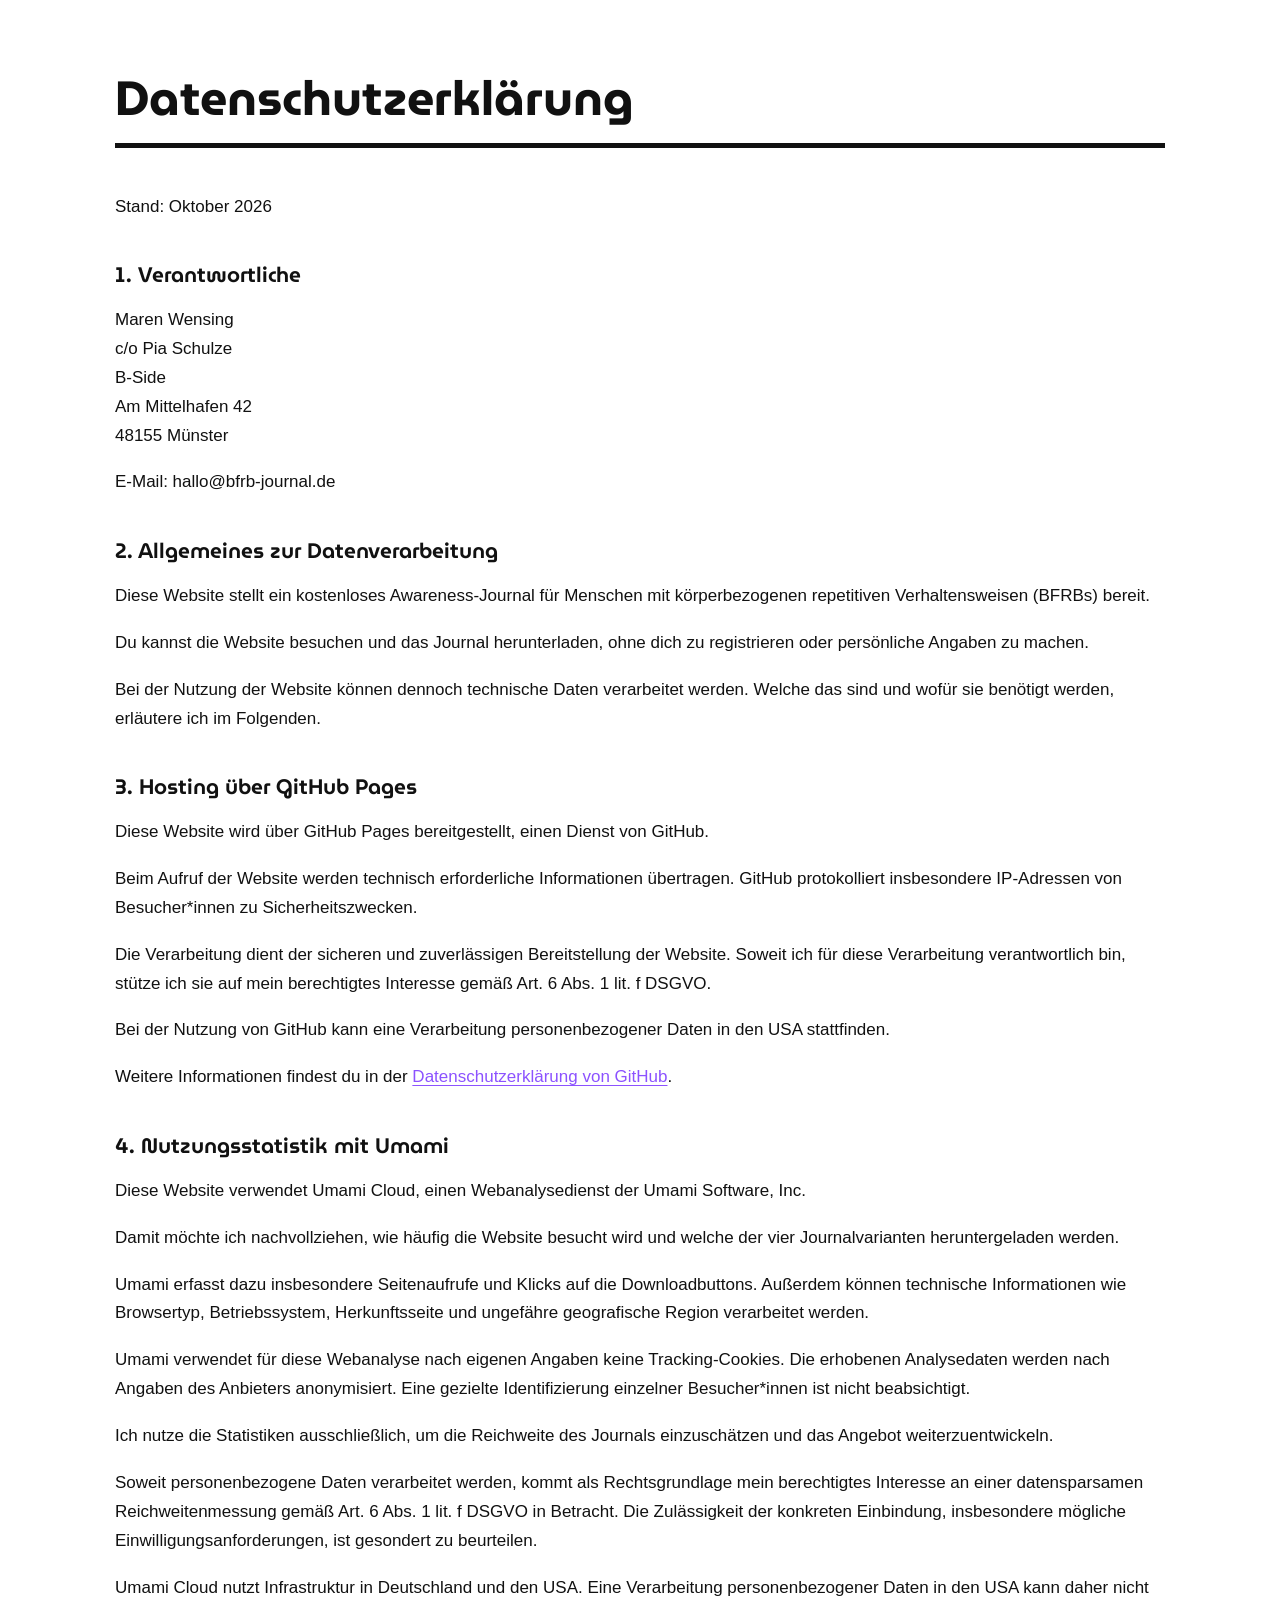
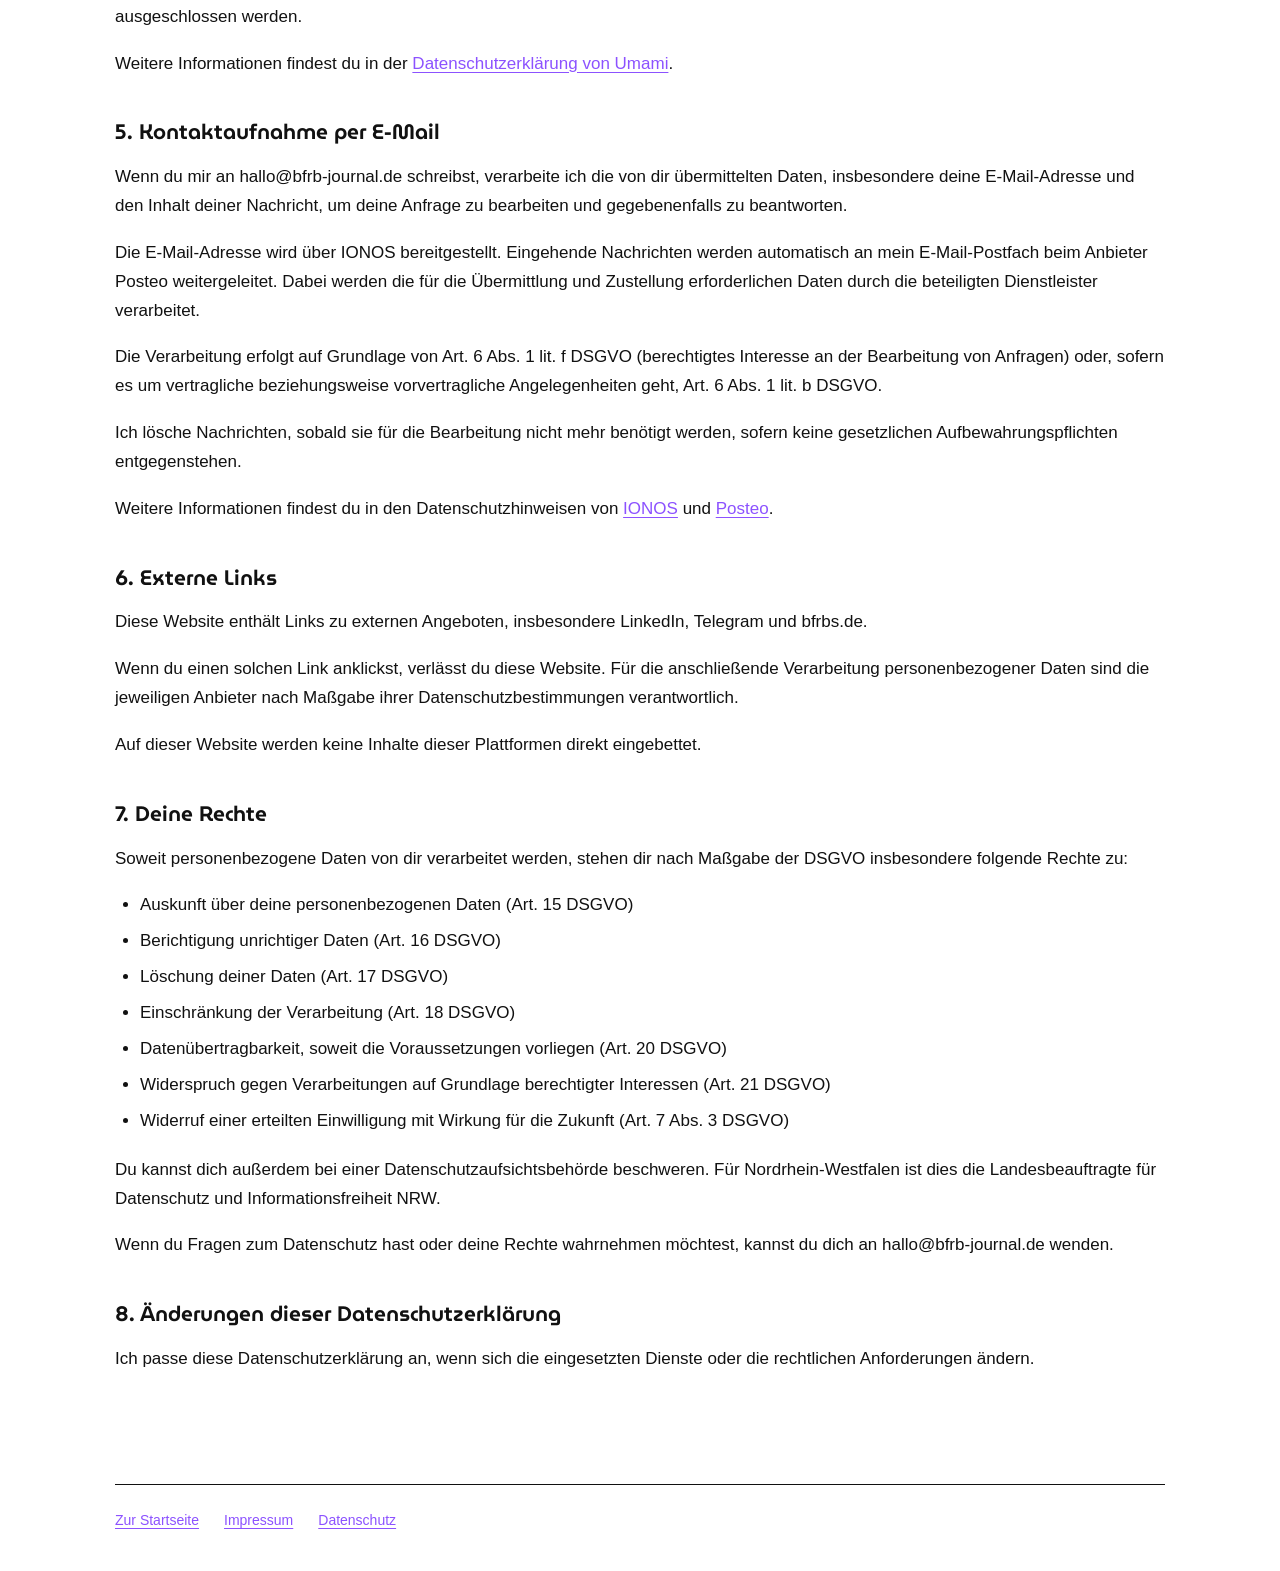
==== datenschutz.html @ 45880f8a "Add privacy policy page datenschutz.html This file contains the privacy policy for the BFRB-Journal," ====
<!DOCTYPE html>
<html lang="de">

<head>
  <meta charset="UTF-8">
  <meta name="viewport" content="width=device-width, initial-scale=1.0">

  <title>Datenschutz – BFRB-Journal</title>

  <link rel="stylesheet" href="style.css">

  <style>
    .legal-page {
      width: calc(100% - 60px);
      max-width: 1050px;
      margin: 70px auto 110px;
      font-family: Arial, sans-serif;
      color: #111;
    }

    .legal-page h1 {
      font-family: "MuseoModerno", Arial, sans-serif;
      font-size: clamp(32px, 5vw, 48px);
      line-height: 1.2;
      margin: 0 0 45px;
      padding-bottom: 15px;
      border-bottom: 5px solid #111;
    }

    .legal-page h2 {
      font-family: "MuseoModerno", Arial, sans-serif;
      font-size: 21px;
      font-weight: 600;
      margin: 38px 0 14px;
    }

    .legal-page p,
    .legal-page li {
      font-size: 17px;
      line-height: 1.7;
    }

    .legal-page p {
      margin: 0 0 18px;
    }

    .legal-page ul {
      padding-left: 25px;
      margin: 0 0 20px;
    }

    .legal-page li {
      margin-bottom: 7px;
    }

    .legal-page a,
    .legal-footer a {
      color: #8c52ff;
      text-underline-offset: 3px;
      overflow-wrap: anywhere;
    }

    .legal-footer {
      width: calc(100% - 60px);
      max-width: 1050px;
      margin: 0 auto;
      padding: 25px 0 40px;
      border-top: 1px solid #111;
      display: flex;
      flex-wrap: wrap;
      gap: 25px;
      font-family: Arial, sans-serif;
      font-size: 14px;
    }

    @media (max-width: 600px) {
      .legal-page,
      .legal-footer {
        width: calc(100% - 40px);
      }

      .legal-page {
        margin-top: 45px;
        margin-bottom: 70px;
      }
    }
  </style>
</head>

<body>

  <main class="legal-page">

    <h1>Datenschutzerklärung</h1>

    <p>Stand: Oktober 2026</p>

    <h2>1. Verantwortliche</h2>

    <p>
      Maren Wensing<br>
      c/o Pia Schulze<br>
      B-Side<br>
      Am Mittelhafen 42<br>
      48155 Münster
    </p>

    <p>
      E-Mail: hallo@bfrb-journal.de
    </p>

    <h2>2. Allgemeines zur Datenverarbeitung</h2>

    <p>
      Diese Website stellt ein kostenloses Awareness-Journal
      für Menschen mit körperbezogenen repetitiven
      Verhaltensweisen (BFRBs) bereit.
    </p>

    <p>
      Du kannst die Website besuchen und das Journal
      herunterladen, ohne dich zu registrieren oder
      persönliche Angaben zu machen.
    </p>

    <p>
      Bei der Nutzung der Website können dennoch technische
      Daten verarbeitet werden. Welche das sind und wofür
      sie benötigt werden, erläutere ich im Folgenden.
    </p>

    <h2>3. Hosting über GitHub Pages</h2>

    <p>
      Diese Website wird über GitHub Pages bereitgestellt,
      einen Dienst von GitHub.
    </p>

    <p>
      Beim Aufruf der Website werden technisch erforderliche
      Informationen übertragen. GitHub protokolliert
      insbesondere IP-Adressen von Besucher*innen zu
      Sicherheitszwecken.
    </p>

    <p>
      Die Verarbeitung dient der sicheren und zuverlässigen
      Bereitstellung der Website. Soweit ich für diese
      Verarbeitung verantwortlich bin, stütze ich sie auf
      mein berechtigtes Interesse gemäß Art. 6 Abs. 1
      lit. f DSGVO.
    </p>

    <p>
      Bei der Nutzung von GitHub kann eine Verarbeitung
      personenbezogener Daten in den USA stattfinden.
    </p>

    <p>
      Weitere Informationen findest du in der
      <a
        href="https://docs.github.com/de/site-policy/privacy-policies/github-general-privacy-statement"
        target="_blank"
        rel="noopener noreferrer"
      >Datenschutzerklärung von GitHub</a>.
    </p>

    <h2>4. Nutzungsstatistik mit Umami</h2>

    <p>
      Diese Website verwendet Umami Cloud, einen
      Webanalysedienst der Umami Software, Inc.
    </p>

    <p>
      Damit möchte ich nachvollziehen, wie häufig die
      Website besucht wird und welche der vier
      Journalvarianten heruntergeladen werden.
    </p>

    <p>
      Umami erfasst dazu insbesondere Seitenaufrufe und
      Klicks auf die Downloadbuttons. Außerdem können
      technische Informationen wie Browsertyp,
      Betriebssystem, Herkunftsseite und ungefähre
      geografische Region verarbeitet werden.
    </p>

    <p>
      Umami verwendet für diese Webanalyse nach eigenen
      Angaben keine Tracking-Cookies. Die erhobenen
      Analysedaten werden nach Angaben des Anbieters
      anonymisiert. Eine gezielte Identifizierung
      einzelner Besucher*innen ist nicht beabsichtigt.
    </p>

    <p>
      Ich nutze die Statistiken ausschließlich, um die
      Reichweite des Journals einzuschätzen und das
      Angebot weiterzuentwickeln.
    </p>

    <p>
      Soweit personenbezogene Daten verarbeitet werden,
      kommt als Rechtsgrundlage mein berechtigtes
      Interesse an einer datensparsamen Reichweitenmessung
      gemäß Art. 6 Abs. 1 lit. f DSGVO in Betracht.
      Die Zulässigkeit der konkreten Einbindung,
      insbesondere mögliche Einwilligungsanforderungen,
      ist gesondert zu beurteilen.
    </p>

    <p>
      Umami Cloud nutzt Infrastruktur in Deutschland
      und den USA. Eine Verarbeitung personenbezogener
      Daten in den USA kann daher nicht ausgeschlossen
      werden.
    </p>

    <p>
      Weitere Informationen findest du in der
      <a
        href="https://umami.is/privacy"
        target="_blank"
        rel="noopener noreferrer"
      >Datenschutzerklärung von Umami</a>.
    </p>

    <h2>5. Kontaktaufnahme per E-Mail</h2>

    <p>
      Wenn du mir an hallo@bfrb-journal.de schreibst,
      verarbeite ich die von dir übermittelten Daten,
      insbesondere deine E-Mail-Adresse und den Inhalt
      deiner Nachricht, um deine Anfrage zu bearbeiten
      und gegebenenfalls zu beantworten.
    </p>

    <p>
      Die E-Mail-Adresse wird über IONOS bereitgestellt.
      Eingehende Nachrichten werden automatisch an mein
      E-Mail-Postfach beim Anbieter Posteo weitergeleitet.
      Dabei werden die für die Übermittlung und Zustellung
      erforderlichen Daten durch die beteiligten
      Dienstleister verarbeitet.
    </p>

    <p>
      Die Verarbeitung erfolgt auf Grundlage von Art. 6
      Abs. 1 lit. f DSGVO (berechtigtes Interesse an der
      Bearbeitung von Anfragen) oder, sofern es um
      vertragliche beziehungsweise vorvertragliche
      Angelegenheiten geht, Art. 6 Abs. 1 lit. b DSGVO.
    </p>

    <p>
      Ich lösche Nachrichten, sobald sie für die
      Bearbeitung nicht mehr benötigt werden, sofern
      keine gesetzlichen Aufbewahrungspflichten
      entgegenstehen.
    </p>

    <p>
      Weitere Informationen findest du in den
      Datenschutzhinweisen von
      <a
        href="https://www.ionos.de/terms-gtc/datenschutzerklaerung/"
        target="_blank"
        rel="noopener noreferrer"
      >IONOS</a>
      und
      <a
        href="https://posteo.de/site/datenschutzerklaerung"
        target="_blank"
        rel="noopener noreferrer"
      >Posteo</a>.
    </p>

    <h2>6. Externe Links</h2>

    <p>
      Diese Website enthält Links zu externen Angeboten,
      insbesondere LinkedIn, Telegram und bfrbs.de.
    </p>

    <p>
      Wenn du einen solchen Link anklickst, verlässt du
      diese Website. Für die anschließende Verarbeitung
      personenbezogener Daten sind die jeweiligen Anbieter
      nach Maßgabe ihrer Datenschutzbestimmungen
      verantwortlich.
    </p>

    <p>
      Auf dieser Website werden keine Inhalte dieser
      Plattformen direkt eingebettet.
    </p>

    <h2>7. Deine Rechte</h2>

    <p>
      Soweit personenbezogene Daten von dir verarbeitet
      werden, stehen dir nach Maßgabe der DSGVO
      insbesondere folgende Rechte zu:
    </p>

    <ul>
      <li>Auskunft über deine personenbezogenen Daten (Art. 15 DSGVO)</li>
      <li>Berichtigung unrichtiger Daten (Art. 16 DSGVO)</li>
      <li>Löschung deiner Daten (Art. 17 DSGVO)</li>
      <li>Einschränkung der Verarbeitung (Art. 18 DSGVO)</li>
      <li>Datenübertragbarkeit, soweit die Voraussetzungen vorliegen (Art. 20 DSGVO)</li>
      <li>Widerspruch gegen Verarbeitungen auf Grundlage berechtigter Interessen (Art. 21 DSGVO)</li>
      <li>Widerruf einer erteilten Einwilligung mit Wirkung für die Zukunft (Art. 7 Abs. 3 DSGVO)</li>
    </ul>

    <p>
      Du kannst dich außerdem bei einer
      Datenschutzaufsichtsbehörde beschweren.
      Für Nordrhein-Westfalen ist dies die
      Landesbeauftragte für Datenschutz und
      Informationsfreiheit NRW.
    </p>

    <p>
      Wenn du Fragen zum Datenschutz hast oder deine
      Rechte wahrnehmen möchtest, kannst du dich an
      hallo@bfrb-journal.de wenden.
    </p>

    <h2>8. Änderungen dieser Datenschutzerklärung</h2>

    <p>
      Ich passe diese Datenschutzerklärung an,
      wenn sich die eingesetzten Dienste oder
      die rechtlichen Anforderungen ändern.
    </p>

  </main>

  <footer class="legal-footer">
    <a href="index.html">Zur Startseite</a>
    <a href="impressum.html">Impressum</a>
    <a href="datenschutz.html" aria-current="page">Datenschutz</a>
  </footer>

</body>

</html>
---- style.css ----
/* =========================================================
   SCHRIFT
   ========================================================= */

@font-face {
  font-family: "MuseoModerno";
  src: url("MuseoModerno-VariableFont_wght.ttf") format("truetype");
  font-weight: 100 900;
  font-style: normal;
  font-display: swap;
}


/* =========================================================
   GRUNDEINSTELLUNGEN
   ========================================================= */

* {
  box-sizing: border-box;
}

html {
  scroll-behavior: smooth;
}

body {
  margin: 0;
  background: #ffffff;
  color: #111111;
  font-family: Arial, Helvetica, sans-serif;
  font-size: 17px;
  line-height: 1.55;
}

main {
  width: 100%;
}


/* =========================================================
   HERO / STARTSEITE
   ========================================================= */

.hero {
  min-height: 100vh;
  max-width: 850px;
  margin: 0 auto;
  padding: 40px 30px;
  display: flex;
  flex-direction: column;
  align-items: center;
  justify-content: center;
  text-align: center;
}

.scribble {
  margin-bottom: 18px;
  line-height: 0;
}

.scribble img {
  display: block;
  width: 410px;
  max-width: 90vw;
  height: auto;
}

.journal-title {
  margin-bottom: 25px;
  padding: 10px 30px 14px;
  border: 3px solid #111;
  font-family: "MuseoModerno", Arial, sans-serif;
  line-height: 0.85;
}

.bfrb {
  display: block;
  font-size: clamp(65px, 11vw, 115px);
  font-weight: 500;
  letter-spacing: -5px;
}

.journal {
  display: block;
  font-size: clamp(30px, 5vw, 52px);
  font-weight: 400;
}

.hero h1 {
  max-width: 700px;
  margin: 0 0 20px;
  font-family: "MuseoModerno", Arial, sans-serif;
  font-size: clamp(26px, 4vw, 34px);
  font-weight: 600;
  line-height: 1.2;
}

.intro {
  max-width: 610px;
  margin: 0 0 25px;
  font-size: 18px;
}

.small {
  margin-top: 14px;
  margin-bottom: 0;
  font-size: 14px;
}


/* =========================================================
   BUTTONS
   ========================================================= */

.button,
.button:link,
.button:visited,
.download-button,
.download-button:link,
.download-button:visited {
  display: inline-block;
  padding: 15px 27px;
  background: #8c52ff;
  border: 2px solid #8c52ff;
  color: #ffffff;
  font-family: Arial, Helvetica, sans-serif;
  font-size: 17px;
  font-weight: bold;
  text-decoration: none;
  transition:
    background 0.15s ease,
    color 0.15s ease;
}

.button:hover,
.download-button:hover {
  background: #ffffff;
  color: #8c52ff;
}

.download-button {
  margin-top: 4px;
}

.download-button.disabled {
  opacity: 0.45;
}


/* =========================================================
   BFRB-ERKLÄRUNG
   ========================================================= */

.bfrb-info {
  max-width: 700px;
  margin: 0 auto 120px;
  padding: 30px;
  border-top: 2px solid #111;
  border-bottom: 2px solid #111;
  text-align: center;
}

.bfrb-details {
  width: 100%;
  text-align: center;
}

.bfrb-details summary {
  cursor: pointer;
  font-family: "MuseoModerno", Arial, sans-serif;
  font-size: 21px;
  font-weight: 600;
  text-align: center;
}

.bfrb-details-content {
  max-width: 600px;
  margin: 20px auto 0;
  text-align: center;
}

.bfrb-details-content p {
  margin: 0;
  font-size: 17px;
  text-align: center;
}

.bfrb-more {
  display: block;
  margin-top: 8px;
  color: #8c52ff;
  font-weight: 600;
  text-decoration: underline;
  text-underline-offset: 3px;
}


/* =========================================================
   GEMEINSAMES SEITENRASTER
   ========================================================= */

.section-heading,
.why-journal,
.journal-preview,
.downloads,
.community {
  width: calc(100% - 60px);
  max-width: 1050px;
  margin-left: auto;
  margin-right: auto;
}


/* =========================================================
   ABSCHNITTSÜBERSCHRIFTEN
   ========================================================= */

.section-heading {
  margin-bottom: 45px;
}

.section-title {
  width: 100%;
  margin: 0;
  padding: 0;
  color: #111111;
  background: transparent;
  font-family: "MuseoModerno", Arial, sans-serif;
  font-size: 24px;
  font-weight: 650;
  line-height: 1.3;
  text-align: left;
}

.section-title::after {
  content: "";
  display: block;
  width: 100%;
  height: 14px;
  margin-top: 12px;
  background: #111111;
}


/* =========================================================
   WARUM DIESES JOURNAL

   Das Foto sitzt rechts im Fließtext.
   Der Text nutzt unterhalb des Fotos wieder
   automatisch die gesamte Breite.
   ========================================================= */

.why-journal {
  padding-bottom: 120px;
}

.why-content {
  width: 100%;
  display: flow-root;
}

.why-photo {
  float: right;
  width: 230px;
  height: 230px;
  margin: 0 0 24px 32px;
  border: 2px solid #111;
  border-radius: 50%;
  overflow: hidden;
}

.why-photo img {
  display: block;
  width: 100%;
  height: 100%;
  object-fit: cover;
}

.why-content p {
  margin: 0 0 24px;
  font-size: 17px;
  line-height: 1.65;
}

.why-content p:first-of-type {
  font-weight: 700;
}

.maybe-thoughts {
  margin-top: 4px !important;
  margin-bottom: 28px !important;
  line-height: 1.75 !important;
}


/* =========================================================
   JOURNAL-VORSCHAU
   ========================================================= */

.journal-preview {
  padding-bottom: 120px;
}

.preview-intro {
  max-width: 700px;
  margin: -20px auto 35px;
  font-size: 17px;
  text-align: center;
}

.preview-layout {
  width: 100%;
  display: grid;
  grid-template-columns: minmax(0, 1.35fr) minmax(280px, 0.85fr);
  gap: 45px;
  align-items: center;
}

.preview-gallery {
  min-width: 0;
}


/* =========================================================
   SLIDER
   ========================================================= */

.slider {
  position: relative;
  width: 100%;
  overflow: hidden;
  border: 2px solid #111;
  background: #f5f5f5;
}

.slide {
  display: none;
}

.slide.active {
  display: block;
}

.slide img {
  display: block;
  width: 100%;
  height: auto;
  cursor: zoom-in;
}

.slider-arrow {
  position: absolute;
  top: 50%;
  width: 46px;
  height: 46px;
  transform: translateY(-50%);
  border: 2px solid #8c52ff;
  background: #8c52ff;
  color: #ffffff !important;
  font-family: Arial, Helvetica, sans-serif;
  font-size: 25px;
  line-height: 1;
  cursor: pointer;
}

.slider-arrow:hover {
  background: #ffffff;
  color: #8c52ff !important;
}

.slider-prev {
  left: 15px;
}

.slider-next {
  right: 15px;
}

.slider-dots {
  display: flex;
  justify-content: center;
  gap: 10px;
  margin-top: 18px;
}

.slider-dot {
  width: 11px;
  height: 11px;
  padding: 0;
  border: 1.5px solid #8c52ff;
  border-radius: 50%;
  background: #ffffff;
  cursor: pointer;
}

.slider-dot.active {
  background: #8c52ff;
}


/* =========================================================
   FRAGEN NEBEN DER GALERIE
   ========================================================= */

.journal-questions {
  min-width: 0;
  padding-left: 32px;
  border-left: 2px solid #111;
}

.question-list p {
  display: grid;
  grid-template-columns: 20px minmax(0, 1fr);
  column-gap: 8px;
  align-items: start;
  margin: 0;
  padding: 14px 0;
  border-bottom: 1px solid #cccccc;
  color: #111111;
  font-size: 17px;
  font-weight: 400;
  line-height: 1.45;
}

.question-list p:first-child {
  border-top: 1px solid #cccccc;
}

.question-list span {
  color: #111111;
  font-size: 17px;
  font-weight: 400;
  line-height: 1.45;
}


/* =========================================================
   LIGHTBOX
   ========================================================= */

.lightbox {
  position: fixed;
  inset: 0;
  z-index: 1000;
  display: none;
  align-items: center;
  justify-content: center;
  padding: 30px;
  background: rgba(0, 0, 0, 0.88);
}

.lightbox.open {
  display: flex;
}

.lightbox img {
  display: block;
  max-width: 95vw;
  max-height: 92vh;
  width: auto;
  height: auto;
  object-fit: contain;
}

.lightbox-close {
  position: fixed;
  top: 20px;
  right: 25px;
  width: 48px;
  height: 48px;
  border: 2px solid #8c52ff;
  background: #8c52ff;
  color: #ffffff;
  font-size: 32px;
  line-height: 1;
  cursor: pointer;
}

.lightbox-close:hover {
  background: #ffffff;
  color: #8c52ff;
}

body.lightbox-open {
  overflow: hidden;
}


/* =========================================================
   DOWNLOAD
   ========================================================= */

#download {
  scroll-margin-top: 35px;
}

.downloads {
  padding-bottom: 80px;
}

.download-intro {
  max-width: 680px;
  margin: 0 auto 30px;
  font-size: 17px;
  text-align: center;
}

.download-grid {
  width: 100%;
  display: grid;
  grid-template-columns: repeat(2, minmax(0, 1fr));
  gap: 30px;
  align-items: stretch;
}

.download-card {
  display: flex;
  flex-direction: column;
  min-width: 0;
  padding: 25px 32px;
  border: 2px solid #111;
}

.download-card > h2 {
  margin: 0 0 12px;
  font-family: "MuseoModerno", Arial, sans-serif;
  font-size: 21px;
  font-weight: 600;
  line-height: 1.3;
}

.download-card > p {
  min-height: 78px;
  margin: 0 0 20px;
  font-size: 17px;
}

.download-option {
  margin-top: 18px;
  padding-top: 18px;
  border-top: 1px solid #111;
}

.download-option:first-of-type {
  min-height: 162px;
}

.download-option h3 {
  margin: 0 0 5px;
  font-family: "MuseoModerno", Arial, sans-serif;
  font-size: 18px;
  font-weight: 600;
  line-height: 1.3;
}

.download-option p {
  margin: 0 0 10px;
  font-size: 15px;
}


/* =========================================================
   DRUCKANLEITUNG-LINK
   ========================================================= */

.print-link {
  display: inline-block;
  margin-top: 12px !important;
  margin-left: 2px;
  padding: 0;
  border: none;
  border-bottom: 1px solid #8c52ff;
  background: transparent;
  color: #8c52ff;
  font-family: Arial, Helvetica, sans-serif;
  font-size: 14px !important;
  text-decoration: none;
  cursor: pointer;
}

.print-link:hover {
  border-bottom: 2px solid #8c52ff;
}


/* =========================================================
   DRUCKANLEITUNG
   ========================================================= */

.print-guide {
  margin-top: 55px;
  padding-top: 35px;
  border-top: 2px solid #111;
  scroll-margin-top: 35px;
}

.print-guide summary {
  cursor: pointer;
  font-family: "MuseoModerno", Arial, sans-serif;
  font-size: 21px;
  font-weight: 600;
}

.print-guide-content {
  margin-top: 25px;
  font-size: 16px;
}

.print-guide-content ol {
  margin-top: 20px;
  padding-left: 40px;
}

.print-guide-content li {
  margin-bottom: 5px;
}

.print-tip {
  margin-top: 20px;
}


/* =========================================================
   COMMUNITY & PROJEKT

   Zwei Spalten oben, Feedback über volle Breite.
   ========================================================= */

.community {
  padding-bottom: 100px;
}

.community-layout {
  width: 100%;
}

.community-columns {
  display: grid;
  grid-template-columns: repeat(2, minmax(0, 1fr));
  gap: 60px;
  align-items: start;
}

.community-project h2,
.community-exchange h2 {
  margin: 0 0 18px;
  font-family: "MuseoModerno", Arial, sans-serif;
  font-size: 21px;
  font-weight: 600;
  line-height: 1.3;
}

.community-project p,
.community-exchange p {
  margin: 0 0 20px;
  font-size: 17px;
  line-height: 1.65;
}

.community a {
  color: #8c52ff;
  font-weight: 600;
  text-decoration: underline;
  text-underline-offset: 3px;
}

.community a:hover {
  text-decoration-thickness: 2px;
}


/* FEEDBACK */

.community-feedback {
  margin-top: 40px;
  padding-top: 28px;
  border-top: 1px solid #111;
}

.community-feedback h2 {
  margin: 0 0 15px;
  font-family: "MuseoModerno", Arial, sans-serif;
  font-size: 24px;
  font-weight: 600;
  line-height: 1.3;
}

.community-feedback p {
  margin: 0 0 20px;
  line-height: 1.65;
}

.feedback-placeholder {
  display: inline-block;
  max-width: 100%;
  margin-top: 4px;
  padding: 13px 20px;
  border: 2px solid #8c52ff;
  background: #8c52ff;
  color: #ffffff;
  font-weight: 700;
  overflow-wrap: anywhere;
}


/* =========================================================
   DROPDOWN-DREIECKE
   ========================================================= */

.bfrb-details > summary,
.print-guide > summary {
  list-style: none !important;
}

.bfrb-details > summary::-webkit-details-marker,
.print-guide > summary::-webkit-details-marker {
  display: none !important;
}

.bfrb-details > summary::marker,
.print-guide > summary::marker {
  content: "" !important;
}

.bfrb-details > summary::before,
.print-guide > summary::before {
  content: "▶" !important;
  display: inline-block !important;
  margin-right: 9px;
  color: #8c52ff !important;
  font-family: Arial, Helvetica, sans-serif !important;
  font-size: 14px !important;
  font-weight: normal !important;
  line-height: 1;
  transform: rotate(0deg);
  transform-origin: center;
  transition: transform 0.15s ease;
}

.bfrb-details[open] > summary::before,
.print-guide[open] > summary::before {
  transform: rotate(90deg);
}


/* =========================================================
   TABLET / KLEINERE DESKTOPBREITEN
   ========================================================= */

@media (max-width: 850px) {

  .why-photo {
    width: 190px;
    height: 190px;
    margin-left: 25px;
  }

  .community-columns {
    gap: 35px;
  }

  .preview-layout {
    grid-template-columns: 1fr;
    gap: 35px;
  }

  .journal-questions {
    padding-left: 0;
    border-left: none;
  }

}


/* =========================================================
   HANDY
   ========================================================= */

@media (max-width: 600px) {

  /* GEMEINSAMES SEITENRASTER */

  .section-heading,
  .why-journal,
  .journal-preview,
  .downloads,
  .community {
    width: calc(100% - 40px);
  }


  /* HERO */

  .hero {
    min-height: 90vh;
    padding: 70px 20px 60px;
  }

  .scribble {
    margin-bottom: 25px;
  }

  .journal-title {
    margin-bottom: 35px;
    padding: 10px 20px 13px;
  }

  .bfrb {
    letter-spacing: -3px;
  }

  .hero h1 {
    margin-bottom: 25px;
    font-size: 26px;
  }

  .intro {
    margin-bottom: 35px;
    font-size: 17px;
  }

  .small {
    margin-top: 18px;
  }


  /* BFRB INFO */

  .bfrb-info {
    margin-left: 20px;
    margin-right: 20px;
  }


  /* ÜBERSCHRIFTEN */

  .section-heading {
    margin-bottom: 40px;
  }

  .section-title {
    font-size: 22px;
  }

  .section-title::after {
    height: 12px;
    margin-top: 10px;
  }


  /* WARUM */

  .why-journal {
    padding-bottom: 100px;
  }

  .why-photo {
    float: none;
    width: 220px;
    height: 220px;
    margin: 0 auto 30px;
  }

  .why-content {
    width: 100%;
  }

  .maybe-thoughts {
    line-height: 1.65 !important;
  }


  /* GALERIE */

  .journal-preview {
    padding-bottom: 100px;
  }

  .preview-layout {
    display: block;
  }

  .preview-gallery {
    width: 100%;
  }

  .slider-arrow {
    display: none;
  }

  .journal-questions {
    margin-top: 35px;
    padding-left: 0;
    border-left: none;
  }

  .question-list p {
    padding: 11px 0;
    font-size: 17px;
  }


  /* LIGHTBOX */

  .lightbox {
    padding: 15px;
  }

  .lightbox img {
    max-width: 100%;
    max-height: 92vh;
  }

  .lightbox-close {
    top: 12px;
    right: 15px;
  }


  /* DOWNLOAD */

  .download-grid {
    grid-template-columns: 1fr;
  }

  .download-card {
    display: block;
  }

  .download-card > p {
    min-height: 0;
  }

  .download-option:first-of-type {
    min-height: 0;
  }

  .print-guide {
    margin-top: 45px;
  }


  /* COMMUNITY */

  .community {
    padding-bottom: 70px;
  }

  .community-columns {
    grid-template-columns: 1fr;
    gap: 28px;
  }

  .community-feedback {
    margin-top: 35px;
  }

  .community-feedback h2 {
    font-size: 22px;
  }

  .feedback-placeholder {
    max-width: 100%;
  }

}


/* =========================================================
   INTERAKTIVE ELEMENTE – SICHERHEITSREGELN
   ========================================================= */

.question-list span,
.question-list p,
.question-list p::before {
  color: #111111 !important;
}

.slider .slider-arrow,
.slider button.slider-arrow,
.slider .slider-prev,
.slider .slider-next {
  background: #8c52ff !important;
  border-color: #8c52ff !important;
  color: #ffffff !important;
}

.slider .slider-arrow:hover,
.slider button.slider-arrow:hover,
.slider .slider-prev:hover,
.slider .slider-next:hover {
  background: #ffffff !important;
  border-color: #8c52ff !important;
  color: #8c52ff !important;
}
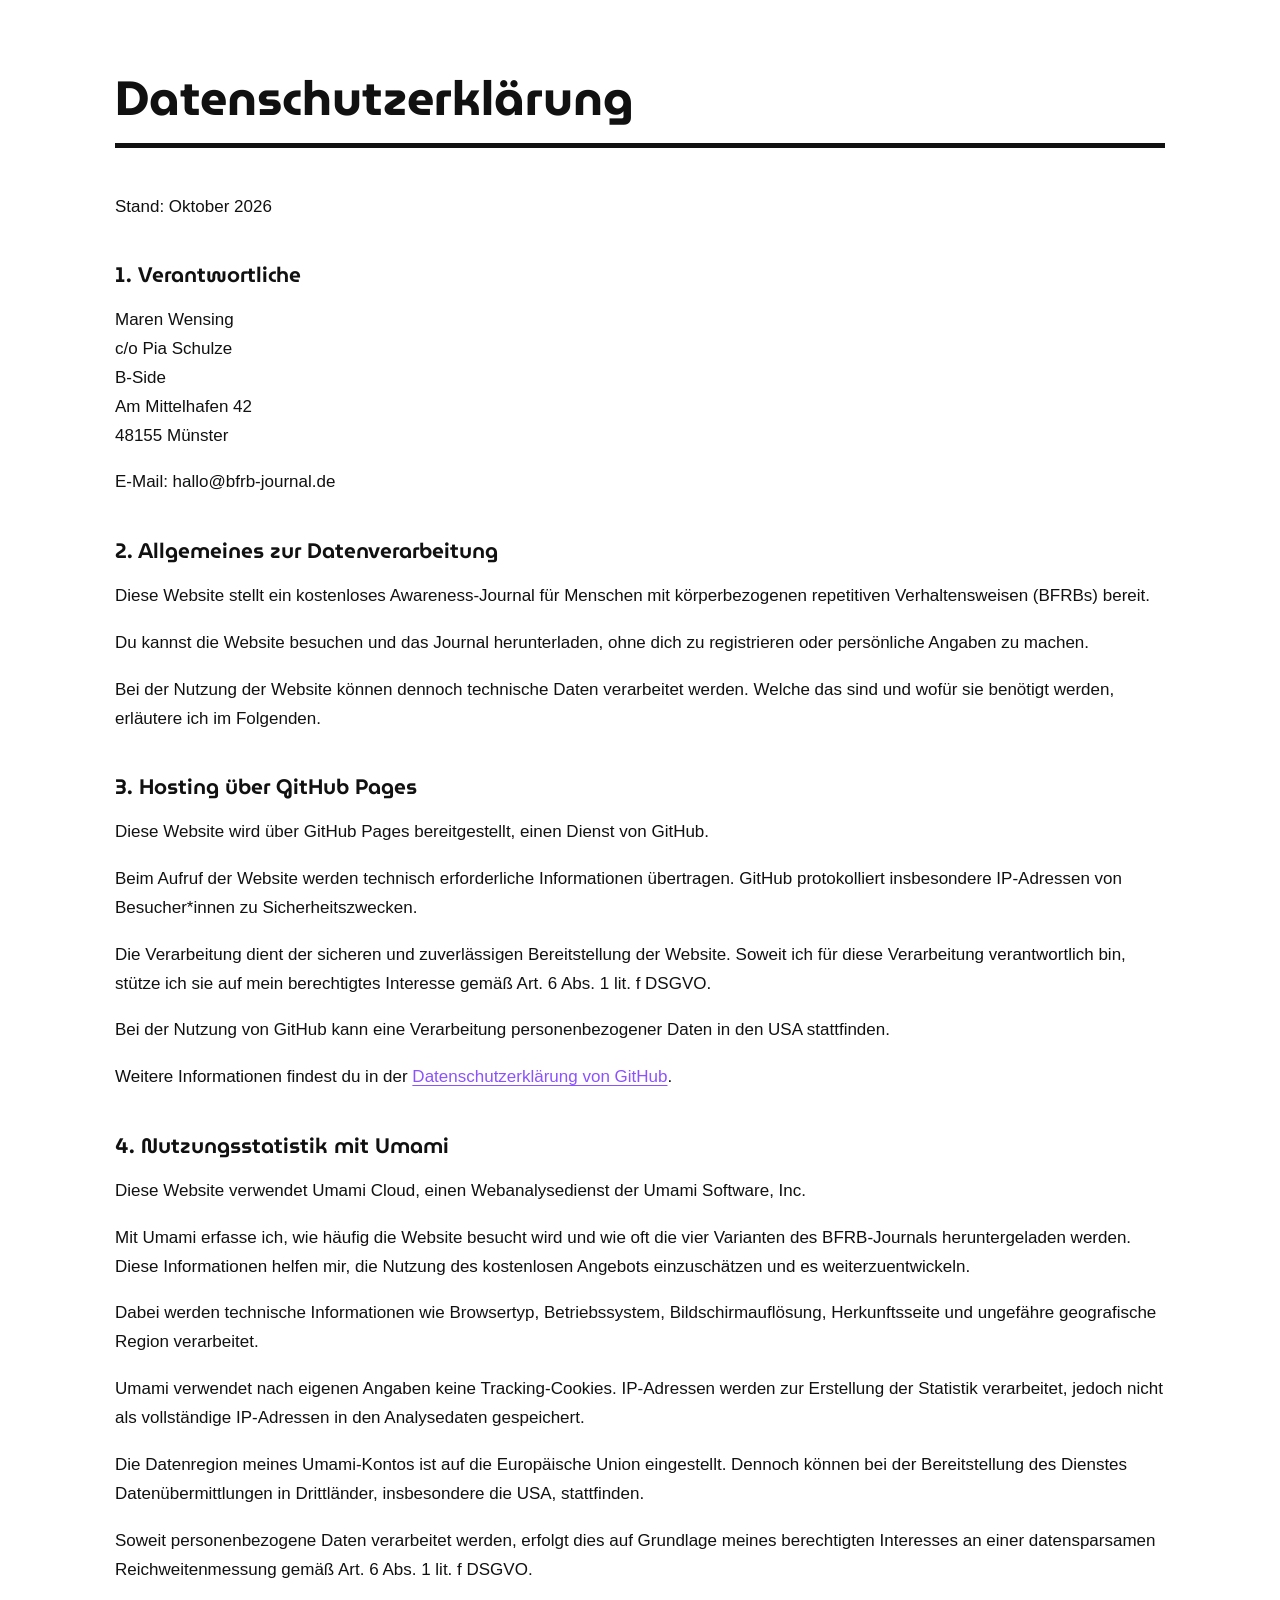
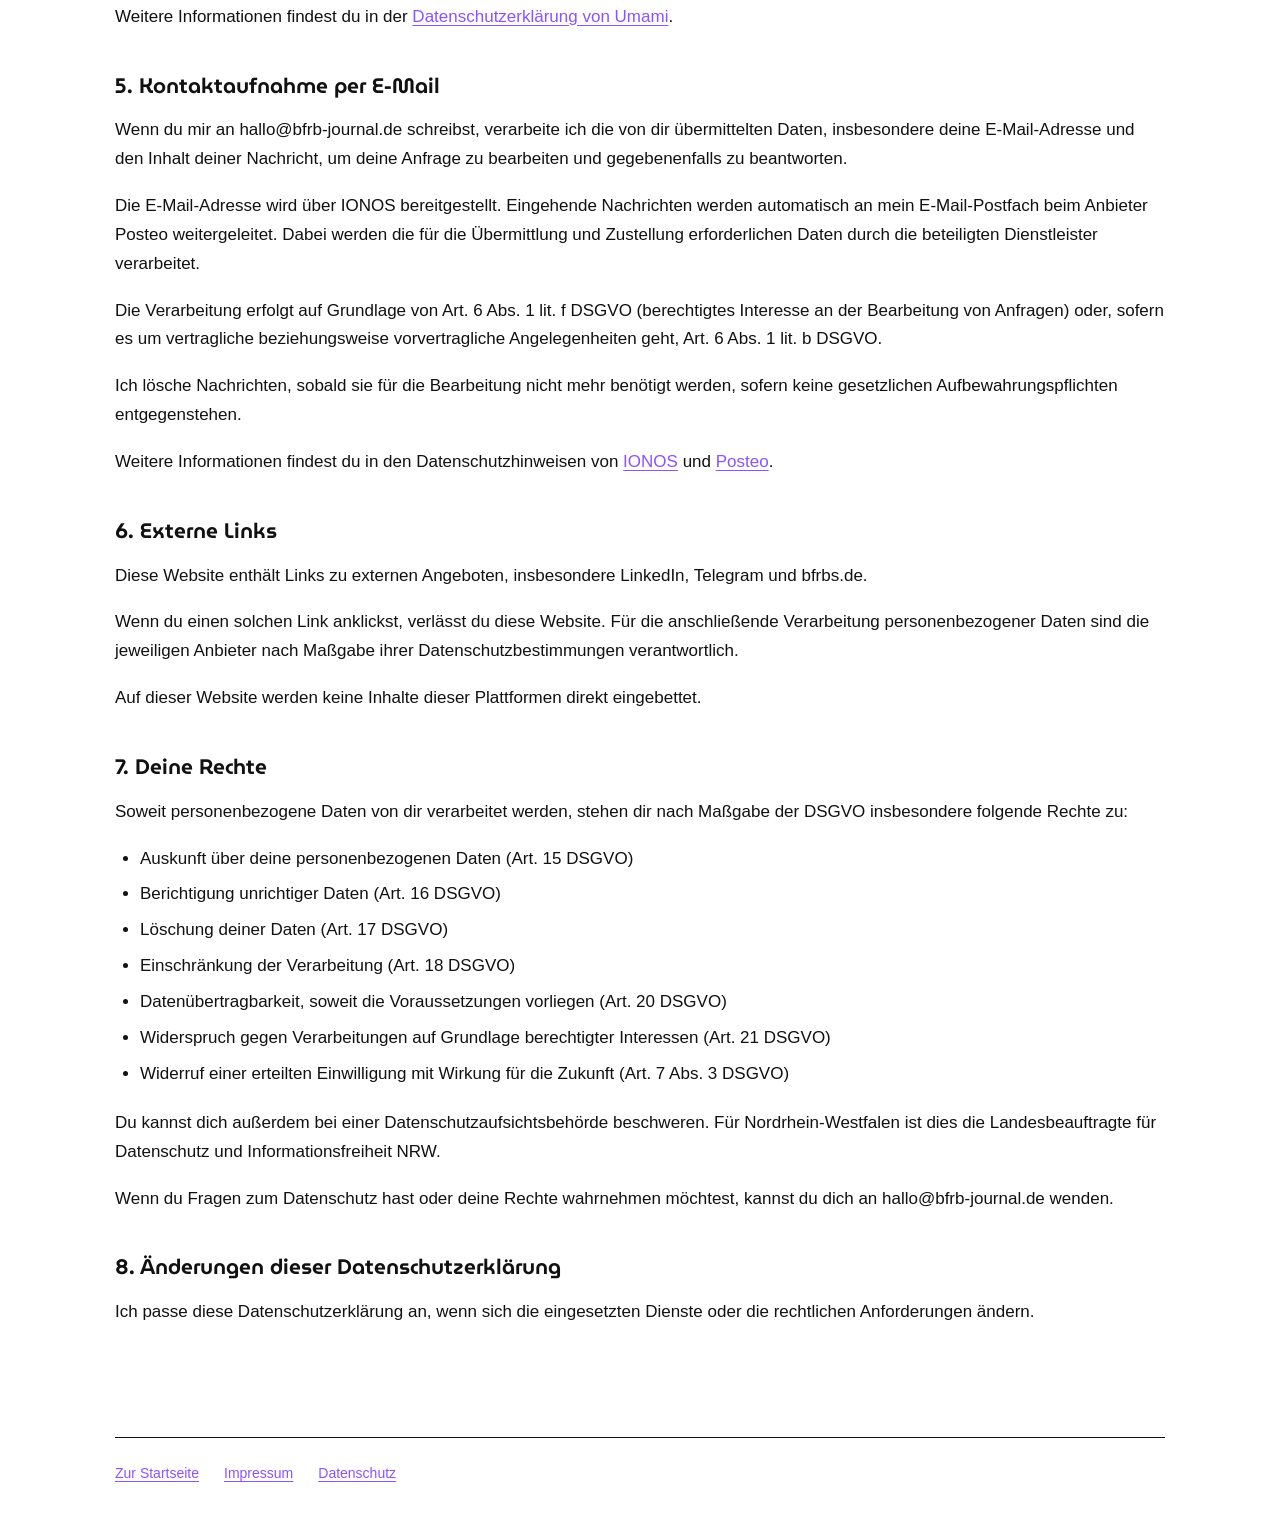
==== commit e4a639c4: "Revise Umami analytics section in datenschutz.html Updated the content regarding Umami usage for web" ====
--- a/datenschutz.html
+++ b/datenschutz.html
@@ -166,67 +166,64 @@
       >Datenschutzerklärung von GitHub</a>.
     </p>
 
-    <h2>4. Nutzungsstatistik mit Umami</h2>
-
-    <p>
-      Diese Website verwendet Umami Cloud, einen
-      Webanalysedienst der Umami Software, Inc.
-    </p>
-
-    <p>
-      Damit möchte ich nachvollziehen, wie häufig die
-      Website besucht wird und welche der vier
-      Journalvarianten heruntergeladen werden.
-    </p>
-
-    <p>
-      Umami erfasst dazu insbesondere Seitenaufrufe und
-      Klicks auf die Downloadbuttons. Außerdem können
-      technische Informationen wie Browsertyp,
-      Betriebssystem, Herkunftsseite und ungefähre
-      geografische Region verarbeitet werden.
-    </p>
-
-    <p>
-      Umami verwendet für diese Webanalyse nach eigenen
-      Angaben keine Tracking-Cookies. Die erhobenen
-      Analysedaten werden nach Angaben des Anbieters
-      anonymisiert. Eine gezielte Identifizierung
-      einzelner Besucher*innen ist nicht beabsichtigt.
-    </p>
-
-    <p>
-      Ich nutze die Statistiken ausschließlich, um die
-      Reichweite des Journals einzuschätzen und das
-      Angebot weiterzuentwickeln.
-    </p>
-
-    <p>
-      Soweit personenbezogene Daten verarbeitet werden,
-      kommt als Rechtsgrundlage mein berechtigtes
-      Interesse an einer datensparsamen Reichweitenmessung
-      gemäß Art. 6 Abs. 1 lit. f DSGVO in Betracht.
-      Die Zulässigkeit der konkreten Einbindung,
-      insbesondere mögliche Einwilligungsanforderungen,
-      ist gesondert zu beurteilen.
-    </p>
-
-    <p>
-      Umami Cloud nutzt Infrastruktur in Deutschland
-      und den USA. Eine Verarbeitung personenbezogener
-      Daten in den USA kann daher nicht ausgeschlossen
-      werden.
-    </p>
-
-    <p>
-      Weitere Informationen findest du in der
-      <a
-        href="https://umami.is/privacy"
-        target="_blank"
-        rel="noopener noreferrer"
-      >Datenschutzerklärung von Umami</a>.
-    </p>
-
+
+<h2>4. Nutzungsstatistik mit Umami</h2>
+
+<p>
+  Diese Website verwendet Umami Cloud, einen
+  Webanalysedienst der Umami Software, Inc.
+</p>
+
+<p>
+  Mit Umami erfasse ich, wie häufig die Website
+  besucht wird und wie oft die vier Varianten
+  des BFRB-Journals heruntergeladen werden.
+  Diese Informationen helfen mir, die Nutzung
+  des kostenlosen Angebots einzuschätzen und
+  es weiterzuentwickeln.
+</p>
+
+<p>
+  Dabei werden technische Informationen wie
+  Browsertyp, Betriebssystem, Bildschirmauflösung,
+  Herkunftsseite und ungefähre geografische
+  Region verarbeitet.
+</p>
+
+<p>
+  Umami verwendet nach eigenen Angaben keine
+  Tracking-Cookies. IP-Adressen werden zur
+  Erstellung der Statistik verarbeitet, jedoch
+  nicht als vollständige IP-Adressen in den
+  Analysedaten gespeichert.
+</p>
+
+<p>
+  Die Datenregion meines Umami-Kontos ist auf
+  die Europäische Union eingestellt.
+  Dennoch können bei der Bereitstellung des
+  Dienstes Datenübermittlungen in Drittländer,
+  insbesondere die USA, stattfinden.
+</p>
+
+<p>
+  Soweit personenbezogene Daten verarbeitet
+  werden, erfolgt dies auf Grundlage meines
+  berechtigten Interesses an einer datensparsamen
+  Reichweitenmessung gemäß Art. 6 Abs. 1
+  lit. f DSGVO.
+</p>
+
+<p>
+  Weitere Informationen findest du in der
+  <a
+    href="https://umami.is/privacy"
+    target="_blank"
+    rel="noopener noreferrer"
+  >Datenschutzerklärung von Umami</a>.
+</p>
+
+    
     <h2>5. Kontaktaufnahme per E-Mail</h2>
 
     <p>
